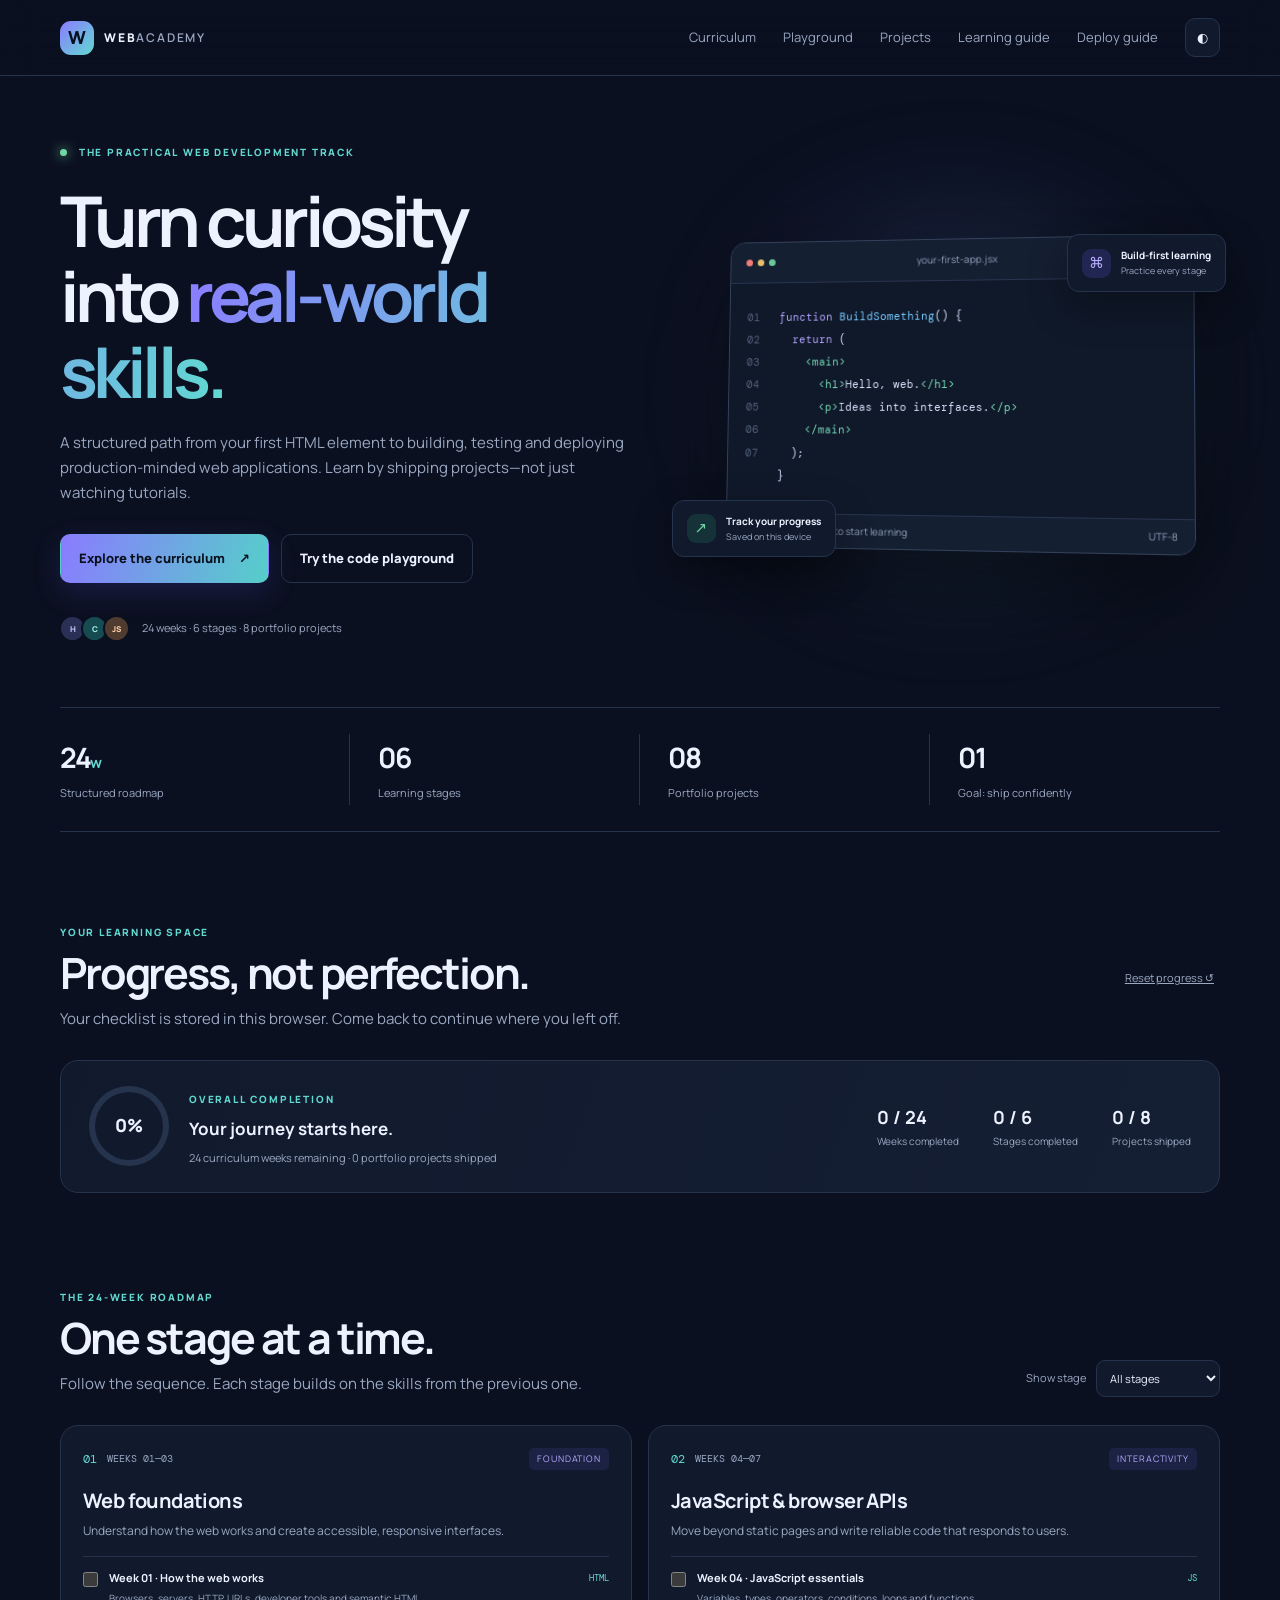
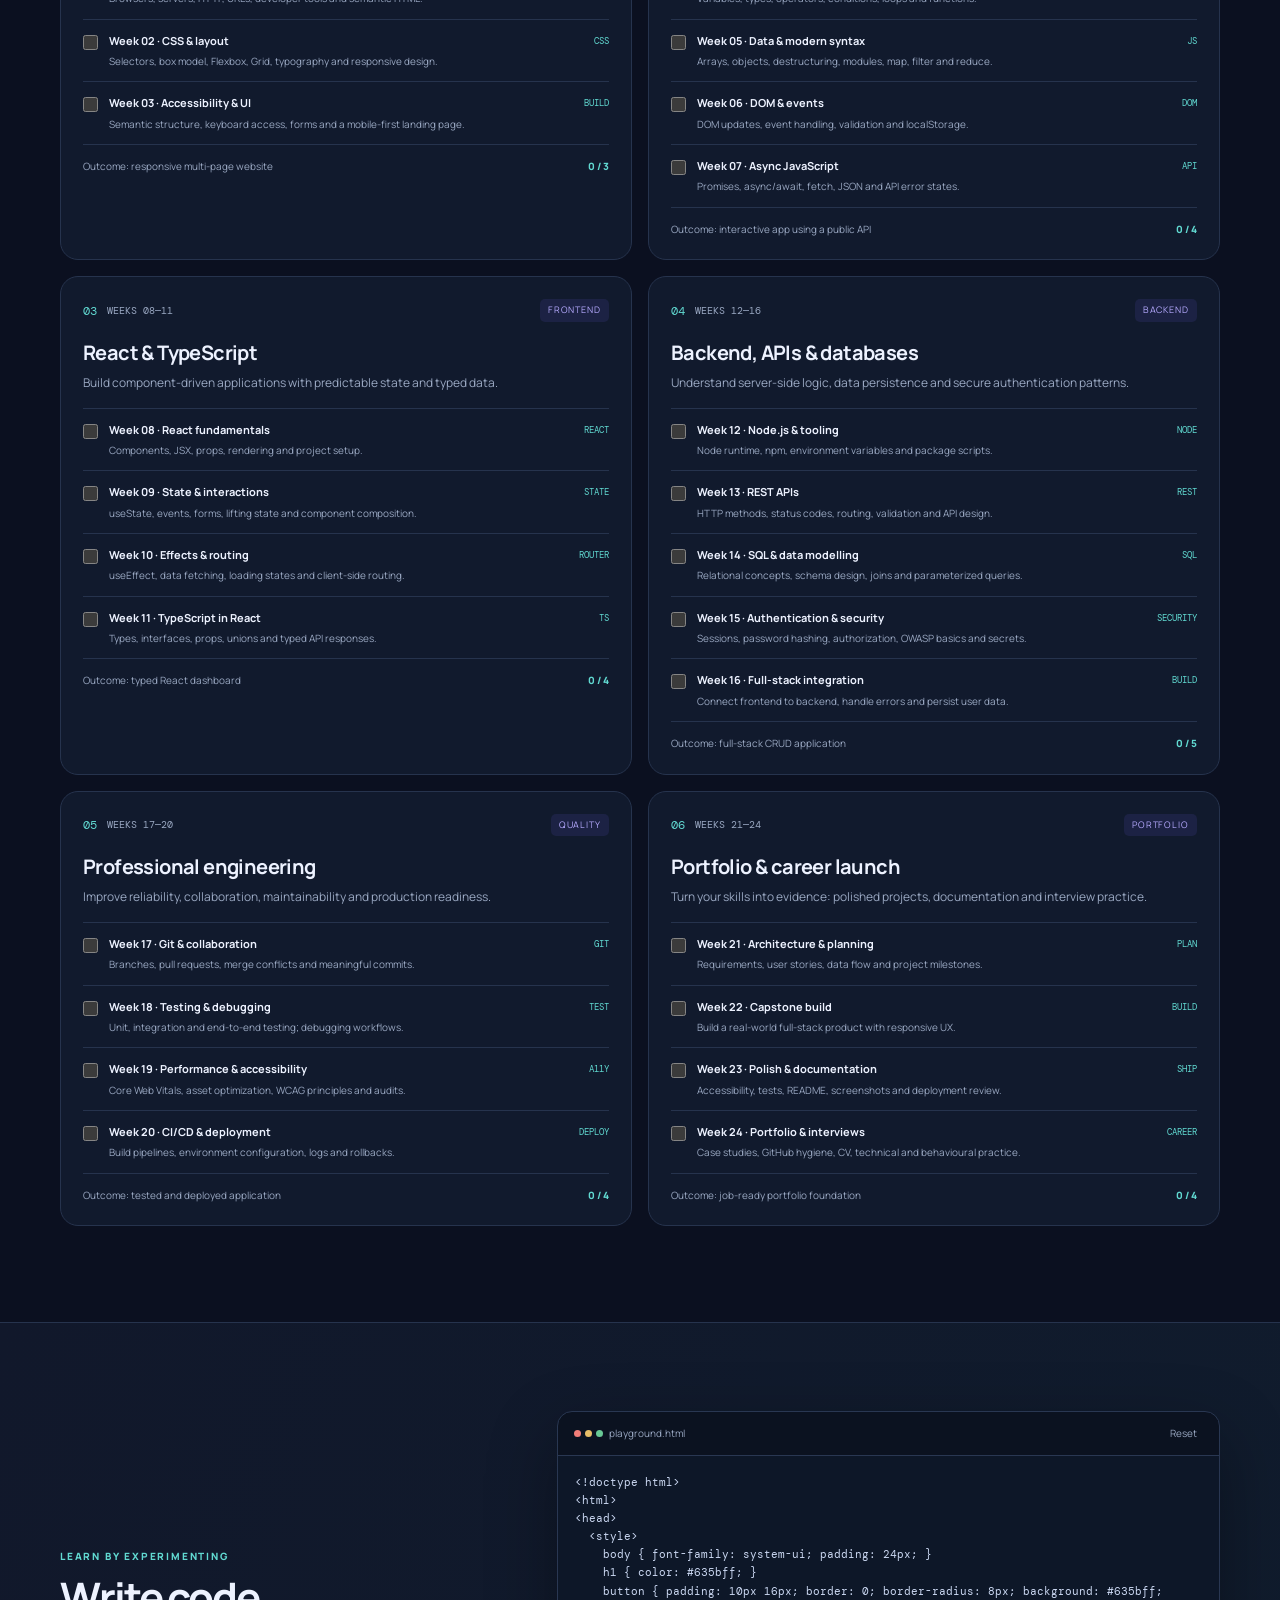
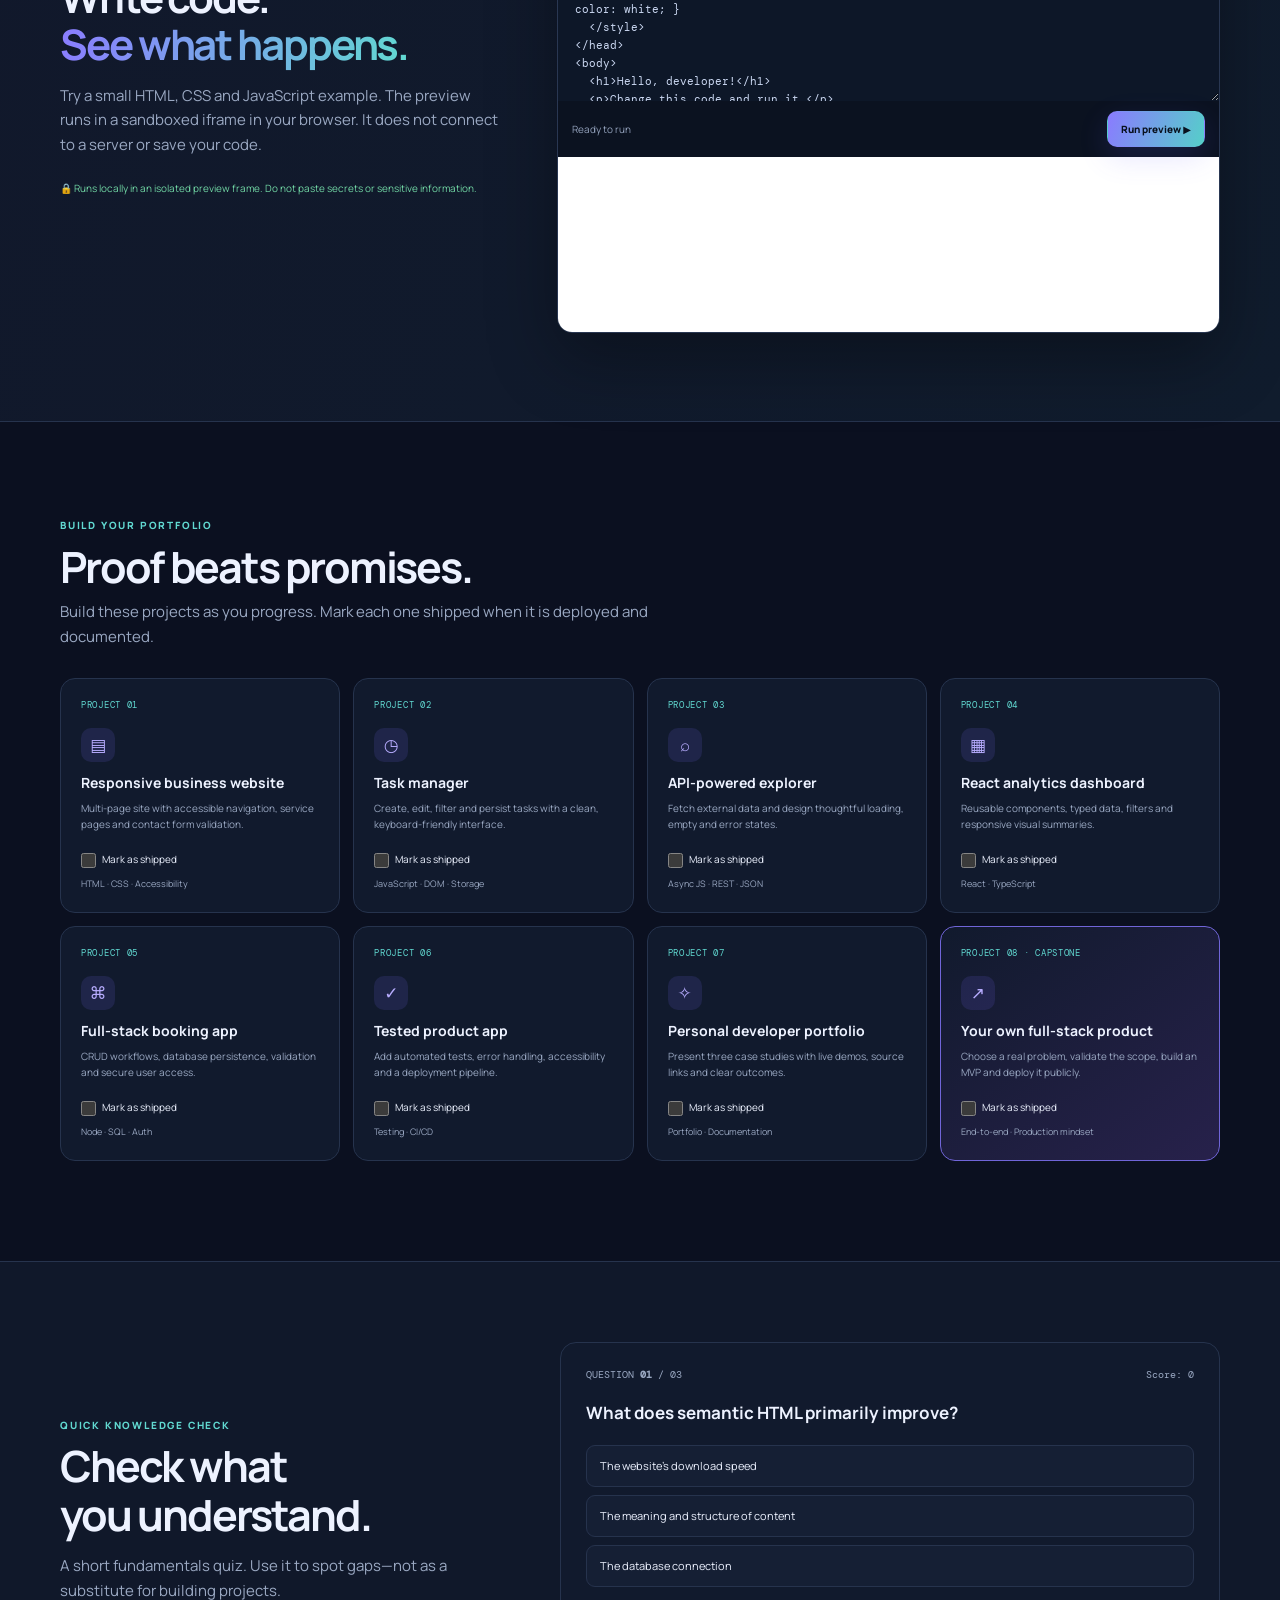
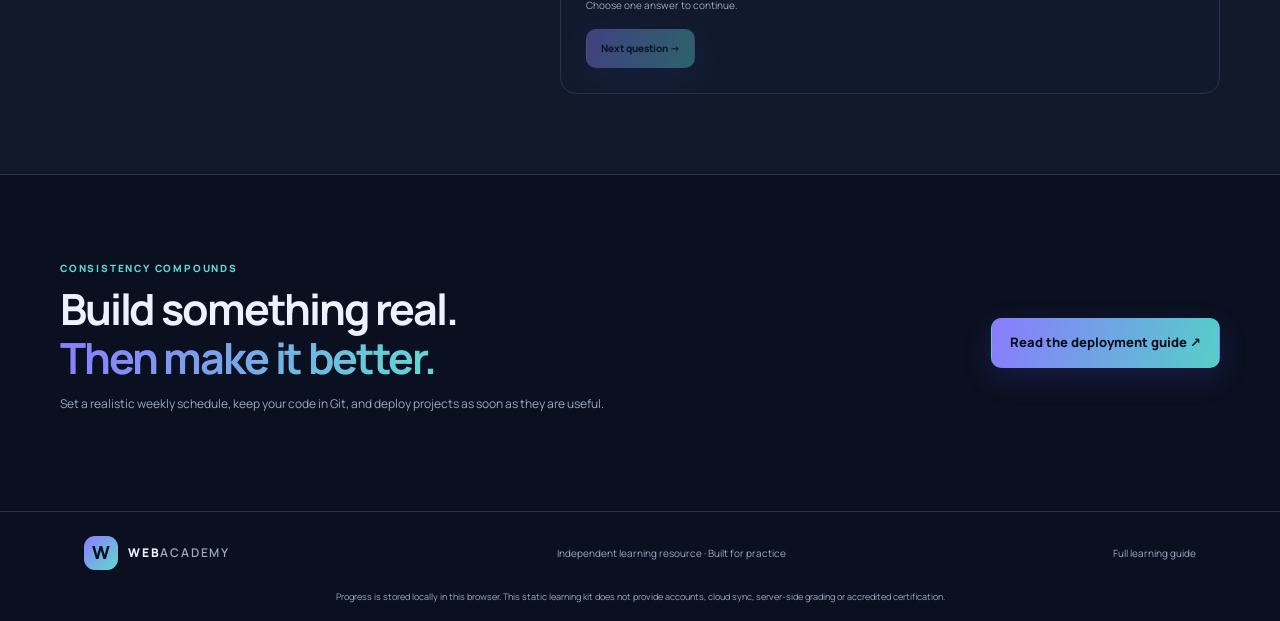
==== academy.html @ bd7dfe75 "Web Academy upgrade: 24-week curriculum dashboard, tracker, quiz and code preview" ====
<!doctype html>
<html lang="en">
<head>
  <meta charset="utf-8">
  <meta name="viewport" content="width=device-width, initial-scale=1">
  <meta name="description" content="A structured 24-week web development academy: learn HTML, CSS, JavaScript, React, backend engineering, testing and deployment through practical projects.">
  <meta name="theme-color" content="#0b1020">
  <title>Web Academy — Learn. Build. Ship.</title>
  <link rel="preconnect" href="https://fonts.googleapis.com">
  <link rel="preconnect" href="https://fonts.gstatic.com" crossorigin>
  <link href="https://fonts.googleapis.com/css2?family=DM+Mono:wght@400;500&family=Manrope:wght@400;500;600;700;800&display=swap" rel="stylesheet">
  <link rel="stylesheet" href="css/academy.css">
  <script src="js/academy.js" defer></script>
</head>
<body>
  <a class="skip-link" href="#main">Skip to content</a>
  <header class="topbar">
    <a class="brand" href="index.html" aria-label="Web Academy home"><span class="brand-mark">W</span><span>WEB<span class="brand-muted">ACADEMY</span></span></a>
    <button class="nav-toggle" id="navToggle" aria-expanded="false" aria-controls="navMenu" aria-label="Toggle navigation"><span></span><span></span><span></span></button>
    <nav id="navMenu" class="nav-menu" aria-label="Main navigation">
      <a href="#curriculum">Curriculum</a><a href="#playground">Playground</a><a href="#projects">Projects</a>
      <a href="course-guide.html">Learning guide</a><a href="deploy-guide.html">Deploy guide</a>
      <button id="themeToggle" class="theme-toggle" type="button" aria-label="Toggle colour theme">◐</button>
    </nav>
  </header>

  <main id="main">
    <section class="hero shell">
      <div class="hero-copy">
        <div class="eyebrow"><span class="pulse"></span> THE PRACTICAL WEB DEVELOPMENT TRACK</div>
        <h1>Turn curiosity<br>into <span class="gradient-text">real-world skills.</span></h1>
        <p class="hero-lead">A structured path from your first HTML element to building, testing and deploying production-minded web applications. Learn by shipping projects—not just watching tutorials.</p>
        <div class="hero-actions"><a class="btn btn-primary" href="#curriculum">Explore the curriculum <span>↗</span></a><a class="btn btn-quiet" href="#playground">Try the code playground</a></div>
        <div class="hero-proof"><div class="avatar-stack"><i>H</i><i>C</i><i>JS</i></div><span>24 weeks · 6 stages · 8 portfolio projects</span></div>
      </div>
      <div class="hero-visual" aria-label="Illustration of a code editor">
        <div class="visual-glow"></div>
        <div class="editor-window">
          <div class="editor-top"><div class="traffic"><b></b><b></b><b></b></div><span>your-first-app.jsx</span><span class="editor-live">● LIVE</span></div>
          <div class="editor-body"><div class="line-numbers">01<br>02<br>03<br>04<br>05<br>06<br>07</div><pre><span class="code-purple">function</span> <span class="code-blue">BuildSomething</span>() {
  <span class="code-purple">return</span> (
    <span class="code-green">&lt;main&gt;</span>
      <span class="code-green">&lt;h1&gt;</span>Hello, web.<span class="code-green">&lt;/h1&gt;</span>
      <span class="code-green">&lt;p&gt;</span>Ideas into interfaces.<span class="code-green">&lt;/p&gt;</span>
    <span class="code-green">&lt;/main&gt;</span>
  );
}</pre></div>
          <div class="editor-bottom"><span>✓ No setup required to start learning</span><span>UTF-8</span></div>
        </div>
        <div class="float-card float-one"><span class="float-icon">⌘</span><div><b>Build-first learning</b><small>Practice every stage</small></div></div>
        <div class="float-card float-two"><span class="float-icon green">↗</span><div><b>Track your progress</b><small>Saved on this device</small></div></div>
      </div>
    </section>

    <section class="metrics shell" aria-label="Course overview">
      <div><strong>24<span>w</span></strong><small>Structured roadmap</small></div><div><strong>06</strong><small>Learning stages</small></div><div><strong>08</strong><small>Portfolio projects</small></div><div><strong>01</strong><small>Goal: ship confidently</small></div>
    </section>

    <section class="dashboard shell" id="dashboard">
      <div class="section-heading compact"><div><div class="eyebrow">YOUR LEARNING SPACE</div><h2>Progress, not perfection.</h2><p>Your checklist is stored in this browser. Come back to continue where you left off.</p></div><button class="text-button" id="resetProgress" type="button">Reset progress ↺</button></div>
      <div class="progress-card">
        <div class="progress-main"><div class="progress-ring" id="progressRing" role="img" aria-label="0 percent complete"><span id="progressPercent">0%</span></div><div><span class="overline">OVERALL COMPLETION</span><h3 id="progressTitle">Your journey starts here.</h3><p id="progressCaption">Complete a week to build momentum. Every step counts.</p></div></div>
        <div class="progress-stats"><div><b id="weeksDone">0 / 24</b><span>Weeks completed</span></div><div><b id="stagesDone">0 / 6</b><span>Stages completed</span></div><div><b id="projectsDone">0 / 8</b><span>Projects shipped</span></div></div>
      </div>
    </section>

    <section class="curriculum-section shell" id="curriculum">
      <div class="section-heading"><div><div class="eyebrow">THE 24-WEEK ROADMAP</div><h2>One stage at a time.</h2><p>Follow the sequence. Each stage builds on the skills from the previous one.</p></div><div class="filter-wrap"><label for="stageFilter">Show stage</label><select id="stageFilter"><option value="all">All stages</option><option value="1">01 · Foundations</option><option value="2">02 · JavaScript</option><option value="3">03 · React</option><option value="4">04 · Backend</option><option value="5">05 · Engineering</option><option value="6">06 · Career</option></select></div></div>
      <div id="stageList" class="stage-list">
        <article class="stage-card" data-stage="1"><div class="stage-top"><span class="stage-number">01</span><span class="stage-duration">WEEKS 01—03</span><span class="stage-status">FOUNDATION</span></div><h3>Web foundations</h3><p>Understand how the web works and create accessible, responsive interfaces.</p><div class="week-list">
          <label class="week-item"><input type="checkbox" data-week="1"><span><b>Week 01 · How the web works</b><small>Browsers, servers, HTTP, URLs, developer tools and semantic HTML.</small></span><em>HTML</em></label>
          <label class="week-item"><input type="checkbox" data-week="2"><span><b>Week 02 · CSS & layout</b><small>Selectors, box model, Flexbox, Grid, typography and responsive design.</small></span><em>CSS</em></label>
          <label class="week-item"><input type="checkbox" data-week="3"><span><b>Week 03 · Accessibility & UI</b><small>Semantic structure, keyboard access, forms and a mobile-first landing page.</small></span><em>BUILD</em></label>
        </div><div class="stage-foot"><span>Outcome: responsive multi-page website</span><span class="stage-progress" data-stage-progress="1">0 / 3</span></div></article>
        <article class="stage-card" data-stage="2"><div class="stage-top"><span class="stage-number">02</span><span class="stage-duration">WEEKS 04—07</span><span class="stage-status">INTERACTIVITY</span></div><h3>JavaScript & browser APIs</h3><p>Move beyond static pages and write reliable code that responds to users.</p><div class="week-list">
          <label class="week-item"><input type="checkbox" data-week="4"><span><b>Week 04 · JavaScript essentials</b><small>Variables, types, operators, conditions, loops and functions.</small></span><em>JS</em></label>
          <label class="week-item"><input type="checkbox" data-week="5"><span><b>Week 05 · Data & modern syntax</b><small>Arrays, objects, destructuring, modules, map, filter and reduce.</small></span><em>JS</em></label>
          <label class="week-item"><input type="checkbox" data-week="6"><span><b>Week 06 · DOM & events</b><small>DOM updates, event handling, validation and localStorage.</small></span><em>DOM</em></label>
          <label class="week-item"><input type="checkbox" data-week="7"><span><b>Week 07 · Async JavaScript</b><small>Promises, async/await, fetch, JSON and API error states.</small></span><em>API</em></label>
        </div><div class="stage-foot"><span>Outcome: interactive app using a public API</span><span class="stage-progress" data-stage-progress="2">0 / 4</span></div></article>
        <article class="stage-card" data-stage="3"><div class="stage-top"><span class="stage-number">03</span><span class="stage-duration">WEEKS 08—11</span><span class="stage-status">FRONTEND</span></div><h3>React & TypeScript</h3><p>Build component-driven applications with predictable state and typed data.</p><div class="week-list">
          <label class="week-item"><input type="checkbox" data-week="8"><span><b>Week 08 · React fundamentals</b><small>Components, JSX, props, rendering and project setup.</small></span><em>REACT</em></label>
          <label class="week-item"><input type="checkbox" data-week="9"><span><b>Week 09 · State & interactions</b><small>useState, events, forms, lifting state and component composition.</small></span><em>STATE</em></label>
          <label class="week-item"><input type="checkbox" data-week="10"><span><b>Week 10 · Effects & routing</b><small>useEffect, data fetching, loading states and client-side routing.</small></span><em>ROUTER</em></label>
          <label class="week-item"><input type="checkbox" data-week="11"><span><b>Week 11 · TypeScript in React</b><small>Types, interfaces, props, unions and typed API responses.</small></span><em>TS</em></label>
        </div><div class="stage-foot"><span>Outcome: typed React dashboard</span><span class="stage-progress" data-stage-progress="3">0 / 4</span></div></article>
        <article class="stage-card" data-stage="4"><div class="stage-top"><span class="stage-number">04</span><span class="stage-duration">WEEKS 12—16</span><span class="stage-status">BACKEND</span></div><h3>Backend, APIs & databases</h3><p>Understand server-side logic, data persistence and secure authentication patterns.</p><div class="week-list">
          <label class="week-item"><input type="checkbox" data-week="12"><span><b>Week 12 · Node.js & tooling</b><small>Node runtime, npm, environment variables and package scripts.</small></span><em>NODE</em></label>
          <label class="week-item"><input type="checkbox" data-week="13"><span><b>Week 13 · REST APIs</b><small>HTTP methods, status codes, routing, validation and API design.</small></span><em>REST</em></label>
          <label class="week-item"><input type="checkbox" data-week="14"><span><b>Week 14 · SQL & data modelling</b><small>Relational concepts, schema design, joins and parameterized queries.</small></span><em>SQL</em></label>
          <label class="week-item"><input type="checkbox" data-week="15"><span><b>Week 15 · Authentication & security</b><small>Sessions, password hashing, authorization, OWASP basics and secrets.</small></span><em>SECURITY</em></label>
          <label class="week-item"><input type="checkbox" data-week="16"><span><b>Week 16 · Full-stack integration</b><small>Connect frontend to backend, handle errors and persist user data.</small></span><em>BUILD</em></label>
        </div><div class="stage-foot"><span>Outcome: full-stack CRUD application</span><span class="stage-progress" data-stage-progress="4">0 / 5</span></div></article>
        <article class="stage-card" data-stage="5"><div class="stage-top"><span class="stage-number">05</span><span class="stage-duration">WEEKS 17—20</span><span class="stage-status">QUALITY</span></div><h3>Professional engineering</h3><p>Improve reliability, collaboration, maintainability and production readiness.</p><div class="week-list">
          <label class="week-item"><input type="checkbox" data-week="17"><span><b>Week 17 · Git & collaboration</b><small>Branches, pull requests, merge conflicts and meaningful commits.</small></span><em>GIT</em></label>
          <label class="week-item"><input type="checkbox" data-week="18"><span><b>Week 18 · Testing & debugging</b><small>Unit, integration and end-to-end testing; debugging workflows.</small></span><em>TEST</em></label>
          <label class="week-item"><input type="checkbox" data-week="19"><span><b>Week 19 · Performance & accessibility</b><small>Core Web Vitals, asset optimization, WCAG principles and audits.</small></span><em>A11Y</em></label>
          <label class="week-item"><input type="checkbox" data-week="20"><span><b>Week 20 · CI/CD & deployment</b><small>Build pipelines, environment configuration, logs and rollbacks.</small></span><em>DEPLOY</em></label>
        </div><div class="stage-foot"><span>Outcome: tested and deployed application</span><span class="stage-progress" data-stage-progress="5">0 / 4</span></div></article>
        <article class="stage-card" data-stage="6"><div class="stage-top"><span class="stage-number">06</span><span class="stage-duration">WEEKS 21—24</span><span class="stage-status">PORTFOLIO</span></div><h3>Portfolio & career launch</h3><p>Turn your skills into evidence: polished projects, documentation and interview practice.</p><div class="week-list">
          <label class="week-item"><input type="checkbox" data-week="21"><span><b>Week 21 · Architecture & planning</b><small>Requirements, user stories, data flow and project milestones.</small></span><em>PLAN</em></label>
          <label class="week-item"><input type="checkbox" data-week="22"><span><b>Week 22 · Capstone build</b><small>Build a real-world full-stack product with responsive UX.</small></span><em>BUILD</em></label>
          <label class="week-item"><input type="checkbox" data-week="23"><span><b>Week 23 · Polish & documentation</b><small>Accessibility, tests, README, screenshots and deployment review.</small></span><em>SHIP</em></label>
          <label class="week-item"><input type="checkbox" data-week="24"><span><b>Week 24 · Portfolio & interviews</b><small>Case studies, GitHub hygiene, CV, technical and behavioural practice.</small></span><em>CAREER</em></label>
        </div><div class="stage-foot"><span>Outcome: job-ready portfolio foundation</span><span class="stage-progress" data-stage-progress="6">0 / 4</span></div></article>
      </div>
    </section>

    <section class="playground-section" id="playground"><div class="shell playground-grid">
      <div><div class="eyebrow">LEARN BY EXPERIMENTING</div><h2>Write code.<br><span class="gradient-text">See what happens.</span></h2><p class="section-copy">Try a small HTML, CSS and JavaScript example. The preview runs in a sandboxed iframe in your browser. It does not connect to a server or save your code.</p><div class="safe-note">🔒 Runs locally in an isolated preview frame. Do not paste secrets or sensitive information.</div></div>
      <div class="playground-card"><div class="playground-head"><span><i></i><i></i><i></i> playground.html</span><button id="resetCode" type="button">Reset</button></div><label class="sr-only" for="codeInput">HTML code editor</label><textarea id="codeInput" spellcheck="false" aria-label="HTML code editor"><!doctype html>
<html>
<head>
  <style>
    body { font-family: system-ui; padding: 24px; }
    h1 { color: #635bff; }
    button { padding: 10px 16px; border: 0; border-radius: 8px; background: #635bff; color: white; }
  </style>
</head>
<body>
  <h1>Hello, developer!</h1>
  <p>Change this code and run it.</p>
  <button onclick="this.textContent='It works!'">Click me</button>
</body>
</html></textarea><div class="playground-actions"><span id="runStatus" aria-live="polite">Ready to run</span><button id="runCode" class="btn btn-primary" type="button">Run preview ▶</button></div><iframe id="codePreview" title="Code preview" sandbox="allow-scripts" srcdoc="<!doctype html><html><body style='font-family:system-ui;padding:24px;color:#172033'>Your preview will appear here.</body></html>"></iframe></div>
    </div></section>

    <section class="projects-section shell" id="projects"><div class="section-heading"><div><div class="eyebrow">BUILD YOUR PORTFOLIO</div><h2>Proof beats promises.</h2><p>Build these projects as you progress. Mark each one shipped when it is deployed and documented.</p></div></div>
      <div class="project-grid">
        <article class="project-card"><span class="project-index">PROJECT 01</span><div class="project-icon">▤</div><h3>Responsive business website</h3><p>Multi-page site with accessible navigation, service pages and contact form validation.</p><label><input type="checkbox" data-project="1"> Mark as shipped</label><small>HTML · CSS · Accessibility</small></article>
        <article class="project-card"><span class="project-index">PROJECT 02</span><div class="project-icon">◷</div><h3>Task manager</h3><p>Create, edit, filter and persist tasks with a clean, keyboard-friendly interface.</p><label><input type="checkbox" data-project="2"> Mark as shipped</label><small>JavaScript · DOM · Storage</small></article>
        <article class="project-card"><span class="project-index">PROJECT 03</span><div class="project-icon">⌕</div><h3>API-powered explorer</h3><p>Fetch external data and design thoughtful loading, empty and error states.</p><label><input type="checkbox" data-project="3"> Mark as shipped</label><small>Async JS · REST · JSON</small></article>
        <article class="project-card"><span class="project-index">PROJECT 04</span><div class="project-icon">▦</div><h3>React analytics dashboard</h3><p>Reusable components, typed data, filters and responsive visual summaries.</p><label><input type="checkbox" data-project="4"> Mark as shipped</label><small>React · TypeScript</small></article>
        <article class="project-card"><span class="project-index">PROJECT 05</span><div class="project-icon">⌘</div><h3>Full-stack booking app</h3><p>CRUD workflows, database persistence, validation and secure user access.</p><label><input type="checkbox" data-project="5"> Mark as shipped</label><small>Node · SQL · Auth</small></article>
        <article class="project-card"><span class="project-index">PROJECT 06</span><div class="project-icon">✓</div><h3>Tested product app</h3><p>Add automated tests, error handling, accessibility and a deployment pipeline.</p><label><input type="checkbox" data-project="6"> Mark as shipped</label><small>Testing · CI/CD</small></article>
        <article class="project-card"><span class="project-index">PROJECT 07</span><div class="project-icon">✧</div><h3>Personal developer portfolio</h3><p>Present three case studies with live demos, source links and clear outcomes.</p><label><input type="checkbox" data-project="7"> Mark as shipped</label><small>Portfolio · Documentation</small></article>
        <article class="project-card featured-project"><span class="project-index">PROJECT 08 · CAPSTONE</span><div class="project-icon">↗</div><h3>Your own full-stack product</h3><p>Choose a real problem, validate the scope, build an MVP and deploy it publicly.</p><label><input type="checkbox" data-project="8"> Mark as shipped</label><small>End-to-end · Production mindset</small></article>
      </div>
    </section>

    <section class="assessment-section"><div class="shell assessment-grid"><div><div class="eyebrow">QUICK KNOWLEDGE CHECK</div><h2>Check what<br>you understand.</h2><p class="section-copy">A short fundamentals quiz. Use it to spot gaps—not as a substitute for building projects.</p></div><div class="quiz-card" id="quizCard"><div class="quiz-meta"><span>QUESTION <b id="questionNumber">01</b> / 03</span><span id="quizScore">Score: 0</span></div><h3 id="questionText">What does semantic HTML primarily improve?</h3><div id="answerList" class="answer-list"><button data-answer="0" type="button">The website's download speed</button><button data-answer="1" type="button">The meaning and structure of content</button><button data-answer="2" type="button">The database connection</button></div><p id="quizFeedback" class="quiz-feedback" aria-live="polite">Choose one answer to continue.</p><button id="nextQuestion" class="btn btn-primary" type="button" disabled>Next question →</button></div></div></section>

    <section class="closing shell"><div><div class="eyebrow">CONSISTENCY COMPOUNDS</div><h2>Build something real.<br><span class="gradient-text">Then make it better.</span></h2><p>Set a realistic weekly schedule, keep your code in Git, and deploy projects as soon as they are useful.</p></div><a href="deploy-guide.html" class="btn btn-primary">Read the deployment guide ↗</a></section>
  </main>
  <footer class="footer"><div class="shell footer-inner"><a class="brand" href="index.html"><span class="brand-mark">W</span><span>WEB<span class="brand-muted">ACADEMY</span></span></a><span>Independent learning resource · Built for practice</span><a href="course-guide.html">Full learning guide</a></div><p class="footer-note">Progress is stored locally in this browser. This static learning kit does not provide accounts, cloud sync, server-side grading or accredited certification.</p></footer>
</body>
</html>
---- css/academy.css ----
/* Web Academy — responsive design system */
:root{color-scheme:dark;--bg:#0b1020;--panel:#111a2d;--panel2:#151f34;--line:#26334d;--text:#edf2ff;--muted:#9aa8c2;--purple:#8b7cff;--cyan:#61d9d1;--green:#71d6a4;--radius:18px;--shell:1160px}
*{box-sizing:border-box}html{scroll-behavior:smooth;scroll-padding-top:90px}body{margin:0;background:var(--bg);color:var(--text);font-family:Manrope,system-ui,sans-serif;font-size:15px;line-height:1.65;-webkit-font-smoothing:antialiased}body.light{color-scheme:light;--bg:#f5f7fc;--panel:#fff;--panel2:#eef2fa;--line:#dce3ef;--text:#17223a;--muted:#5e6b82}a{color:inherit;text-decoration:none}button,select,textarea{font:inherit}button{cursor:pointer}.shell{width:min(var(--shell),calc(100% - 48px));margin-inline:auto}.skip-link{position:absolute;left:-999px;top:10px;background:#fff;color:#111;padding:10px;z-index:100}.skip-link:focus{left:10px}.topbar{height:76px;position:sticky;top:0;z-index:50;display:flex;align-items:center;justify-content:space-between;padding:0 max(24px,calc((100vw - var(--shell))/2));background:color-mix(in srgb,var(--bg) 88%,transparent);backdrop-filter:blur(18px);border-bottom:1px solid var(--line)}.brand{display:flex;align-items:center;gap:10px;font-size:12px;font-weight:800;letter-spacing:.15em}.brand-mark{display:grid;place-items:center;width:34px;height:34px;border-radius:11px;background:linear-gradient(135deg,var(--purple),var(--cyan));color:#07101d;font-size:18px;letter-spacing:0}.brand-muted{color:var(--muted);font-weight:600}.nav-menu{display:flex;align-items:center;gap:27px;font-size:13px;color:var(--muted)}.nav-menu a:hover,.footer a:hover{color:var(--cyan)}.theme-toggle,.nav-toggle{border:1px solid var(--line);background:var(--panel);color:var(--text);border-radius:10px;padding:8px 11px}.nav-toggle{display:none}.hero{min-height:560px;display:grid;grid-template-columns:1.04fr .96fr;align-items:center;gap:55px;padding-top:68px;padding-bottom:65px}.eyebrow,.overline{font-size:10px;font-weight:800;letter-spacing:.18em;color:var(--cyan)}.pulse{display:inline-block;width:7px;height:7px;border-radius:50%;background:var(--green);box-shadow:0 0 12px var(--green);margin-right:8px}.hero h1{font-size:clamp(42px,5.5vw,70px);letter-spacing:-.065em;line-height:1.08;margin:22px 0}.gradient-text{background:linear-gradient(100deg,var(--purple),var(--cyan));-webkit-background-clip:text;background-clip:text;color:transparent}.hero-lead,.section-heading p,.section-copy,.closing p{color:var(--muted);max-width:590px;font-size:15px}.hero-actions{display:flex;gap:12px;flex-wrap:wrap;margin-top:28px}.btn{display:inline-flex;align-items:center;justify-content:center;gap:14px;border-radius:10px;padding:13px 18px;font-size:13px;font-weight:800;border:1px solid transparent}.btn-primary{background:linear-gradient(110deg,#8a7bff,#55cfc9);color:#09111e;box-shadow:0 10px 30px #635bff2a}.btn-primary:hover{filter:brightness(1.08);transform:translateY(-1px)}.btn-quiet{border-color:var(--line);color:var(--text)}.hero-proof{display:flex;align-items:center;gap:12px;color:var(--muted);font-size:11px;margin-top:32px}.avatar-stack{display:flex;padding-left:4px}.avatar-stack i{font-style:normal;display:grid;place-items:center;width:27px;height:27px;margin-left:-5px;border:2px solid var(--bg);border-radius:50%;background:#292f55;color:#c6c5ff;font-size:8px;font-weight:800}.avatar-stack i:nth-child(2){background:#164c51;color:#9bf1e5}.avatar-stack i:nth-child(3){background:#503b30;color:#ffd0a6}.hero-visual{position:relative;min-height:365px;display:grid;place-items:center}.visual-glow{position:absolute;width:340px;height:300px;background:linear-gradient(130deg,#7566ff44,#42c8c044);filter:blur(70px);border-radius:50%}.editor-window{position:relative;width:min(100%,470px);background:#10192a;border:1px solid #34415c;border-radius:16px;box-shadow:0 30px 90px #0008;overflow:hidden;transform:perspective(1000px) rotateY(-7deg) rotateX(3deg)}.editor-top,.editor-bottom{height:42px;display:flex;align-items:center;justify-content:space-between;padding:0 16px;background:#151f32;color:#91a0bc;font-size:10px;border-bottom:1px solid #283550}.traffic{display:flex;gap:5px}.traffic b,.playground-head i{width:7px;height:7px;border-radius:50%;background:#f27d78}.traffic b:nth-child(2),.playground-head i:nth-child(2){background:#e7bd67}.traffic b:nth-child(3),.playground-head i:nth-child(3){background:#68c995}.editor-live{color:#70d8a5}.editor-body{display:flex;gap:20px;padding:24px 18px 26px;min-height:205px}.line-numbers{color:#53617b;font:11px/2.1 'DM Mono',monospace;text-align:right}.editor-body pre{margin:0;color:#dce6ff;font:11px/2.1 'DM Mono',monospace;white-space:pre-wrap}.code-purple{color:#b4a5ff}.code-blue{color:#77caff}.code-green{color:#76d9b5}.editor-bottom{border:0;border-top:1px solid #283550;height:34px}.float-card{position:absolute;display:flex;align-items:center;gap:10px;padding:12px 14px;background:var(--panel);border:1px solid var(--line);border-radius:12px;box-shadow:0 15px 40px #0005}.float-one{top:24px;right:-6px}.float-two{bottom:18px;left:-18px}.float-card b,.float-card small{display:block}.float-card b{font-size:10px}.float-card small{font-size:9px;color:var(--muted)}.float-icon{display:grid;place-items:center;width:29px;height:29px;border-radius:9px;background:#685cff2c;color:#b8afff}.float-icon.green{background:#2b9a7230;color:var(--green)}.metrics{display:grid;grid-template-columns:repeat(4,1fr);padding:26px 0;border-block:1px solid var(--line)}.metrics>div{padding:0 28px;border-right:1px solid var(--line)}.metrics>div:first-child{padding-left:0}.metrics>div:last-child{border:0}.metrics strong{display:block;font-size:28px;letter-spacing:-.05em}.metrics strong span{font-size:15px;color:var(--cyan)}.metrics small{font-size:11px;color:var(--muted)}.dashboard{padding-top:92px}.section-heading{display:flex;align-items:end;justify-content:space-between;gap:25px;margin-bottom:28px}.section-heading h2,.playground-grid h2,.assessment-grid h2,.closing h2{font-size:clamp(30px,3.8vw,43px);line-height:1.13;letter-spacing:-.05em;margin:9px 0}.section-heading p{margin:0}.compact{align-items:center}.text-button{border:0;background:none;color:var(--muted);font-size:11px;text-decoration:underline}.progress-card{display:flex;align-items:center;justify-content:space-between;gap:25px;padding:25px 28px;background:linear-gradient(110deg,var(--panel),var(--panel2));border:1px solid var(--line);border-radius:var(--radius)}.progress-main{display:flex;align-items:center;gap:20px}.progress-ring{width:80px;height:80px;border-radius:50%;display:grid;place-items:center;background:conic-gradient(var(--cyan) 0%,#27334b 0);position:relative}.progress-ring:before{content:"";position:absolute;inset:6px;border-radius:50%;background:var(--panel)}.progress-ring span{z-index:1;font-size:18px;font-weight:800}.progress-main h3{margin:5px 0;font-size:17px}.progress-main p{margin:0;color:var(--muted);font-size:11px}.progress-stats{display:flex;gap:34px}.progress-stats b,.progress-stats span{display:block}.progress-stats b{font-size:18px}.progress-stats span{font-size:10px;color:var(--muted)}.curriculum-section{padding-top:96px;padding-bottom:96px}.filter-wrap{display:flex;align-items:center;gap:10px;color:var(--muted);font-size:11px}.filter-wrap select{background:var(--panel);border:1px solid var(--line);color:var(--text);border-radius:9px;padding:9px}.stage-list{display:grid;grid-template-columns:repeat(2,1fr);gap:16px}.stage-card{background:var(--panel);border:1px solid var(--line);border-radius:var(--radius);padding:22px;transition:border-color .2s,transform .2s}.stage-card:hover{border-color:#756bce;transform:translateY(-2px)}.stage-card[hidden]{display:none}.stage-top{display:flex;align-items:center;gap:10px}.stage-number{font:12px 'DM Mono',monospace;color:var(--cyan)}.stage-duration{font:10px 'DM Mono',monospace;color:var(--muted)}.stage-status{margin-left:auto;font-size:9px;letter-spacing:.1em;color:#b6aaff;background:#7768ff1c;padding:4px 8px;border-radius:5px}.stage-card h3{font-size:20px;margin:14px 0 4px;letter-spacing:-.03em}.stage-card>p{font-size:12px;color:var(--muted);margin:0 0 15px}.week-list{border-top:1px solid var(--line)}.week-item{display:flex;align-items:flex-start;gap:11px;padding:12px 0;border-bottom:1px solid var(--line);cursor:pointer}.week-item input,.project-card input{accent-color:#8b7cff;width:15px;height:15px;margin:3px 0 0;flex:none}.week-item span{flex:1}.week-item b,.week-item small{display:block}.week-item b{font-size:11px}.week-item small{font-size:10px;color:var(--muted);margin-top:3px}.week-item em{font:9px 'DM Mono',monospace;color:var(--cyan);font-style:normal;padding-top:3px}.week-item input:checked+span b{text-decoration:line-through;color:var(--muted)}.stage-foot{display:flex;justify-content:space-between;gap:12px;padding-top:13px;color:var(--muted);font-size:10px}.stage-progress{color:var(--cyan);font-weight:800}.playground-section{background:linear-gradient(115deg,#11182b,#101c2d);border-block:1px solid var(--line);padding:88px 0}.playground-grid{display:grid;grid-template-columns:.8fr 1.2fr;align-items:center;gap:55px}.playground-grid h2{font-size:42px}.safe-note{font-size:10px;color:var(--green);margin-top:22px}.playground-card{background:#0b1220;border:1px solid #293752;border-radius:15px;overflow:hidden;box-shadow:0 25px 70px #0005}.playground-head{display:flex;align-items:center;justify-content:space-between;padding:12px 16px;border-bottom:1px solid #293752;color:#9aa8c2;font-size:10px}.playground-head i{display:inline-block;margin-right:4px}.playground-head button{background:none;border:0;color:#9aa8c2;font-size:10px}.playground-card textarea{display:block;width:100%;height:245px;resize:vertical;border:0;outline:none;background:#0d1728;color:#cbd8f2;padding:17px;font:11px/1.65 'DM Mono',monospace;tab-size:2}.playground-actions{display:flex;justify-content:space-between;align-items:center;padding:10px 14px;color:#93a1bb;font-size:10px}.playground-actions .btn{padding:9px 13px;font-size:10px}.playground-card iframe{width:100%;height:175px;background:white;border:0;display:block}.projects-section{padding-top:95px;padding-bottom:100px}.project-grid{display:grid;grid-template-columns:repeat(4,1fr);gap:13px}.project-card{position:relative;padding:20px;background:var(--panel);border:1px solid var(--line);border-radius:15px;min-height:235px;display:flex;flex-direction:column}.project-index{font:9px 'DM Mono',monospace;color:var(--cyan);letter-spacing:.08em}.project-icon{display:grid;place-items:center;width:34px;height:34px;background:#766aff22;color:#b8adff;border-radius:10px;font-size:17px;margin:17px 0 9px}.project-card h3{font-size:14px;margin:0 0 6px}.project-card p{font-size:10px;color:var(--muted);margin:0 0 12px}.project-card label{font-size:10px;margin-top:auto;display:flex;align-items:center;gap:6px}.project-card small{font-size:9px;color:var(--muted);margin-top:9px}.featured-project{border-color:#7065d8;background:linear-gradient(145deg,var(--panel),#27214b)}.assessment-section{padding:80px 0;background:#10182a;border-block:1px solid var(--line)}.assessment-grid{display:grid;grid-template-columns:.8fr 1.2fr;align-items:center;gap:60px}.quiz-card{background:var(--panel);border:1px solid var(--line);border-radius:16px;padding:25px}.quiz-meta{display:flex;justify-content:space-between;font:10px 'DM Mono',monospace;color:var(--muted)}.quiz-card h3{font-size:17px;margin:18px 0}.answer-list{display:grid;gap:8px}.answer-list button{text-align:left;padding:11px 13px;background:var(--panel2);border:1px solid var(--line);border-radius:9px;color:var(--text);font-size:11px}.answer-list button:hover:not(:disabled){border-color:var(--purple)}.answer-list button.correct{border-color:var(--green);background:#2d9b7022}.answer-list button.wrong{border-color:#e07b85;background:#e07b8520}.answer-list button:disabled{cursor:default;opacity:.85}.quiz-feedback{min-height:22px;font-size:10px;color:var(--muted)}.quiz-feedback.good{color:var(--green)}.quiz-feedback.bad{color:#f09aa2}.quiz-card>.btn{padding:10px 14px;font-size:10px}.quiz-card>.btn:disabled{opacity:.4;cursor:not-allowed}.closing{display:flex;justify-content:space-between;align-items:center;gap:25px;padding-top:85px;padding-bottom:85px}.closing p{font-size:12px}.footer{border-top:1px solid var(--line);padding:24px max(24px,calc((100vw - var(--shell))/2)) 16px}.footer-inner{display:flex;align-items:center;justify-content:space-between;gap:20px}.footer-inner>span,.footer-inner>a:last-child,.footer-note{font-size:10px;color:var(--muted)}.footer-note{text-align:center;margin:20px 0 0;font-size:9px}.sr-only{position:absolute;width:1px;height:1px;padding:0;margin:-1px;overflow:hidden;clip:rect(0,0,0,0);white-space:nowrap;border:0}
@media(max-width:900px){.hero{gap:25px}.hero-visual{min-height:310px}.float-one{right:-4px}.float-two{left:-4px}.progress-card{align-items:flex-start;flex-direction:column}.progress-stats{width:100%;justify-content:space-between;border-top:1px solid var(--line);padding-top:16px}.project-grid{grid-template-columns:repeat(2,1fr)}}
@media(max-width:680px){.shell{width:calc(100% - 36px)}.topbar{height:65px;padding:0 18px}.nav-toggle{display:grid;gap:4px;padding:9px}.nav-toggle span{width:17px;height:2px;background:var(--text);display:block}.nav-menu{display:none;position:absolute;top:64px;left:0;right:0;padding:18px;background:var(--bg);border-bottom:1px solid var(--line);flex-direction:column;align-items:stretch;gap:15px}.nav-menu.open{display:flex}.theme-toggle{align-self:flex-start}.hero{grid-template-columns:1fr;padding-top:62px;gap:15px}.hero h1{font-size:47px}.hero-visual{min-height:290px;margin:10px 0}.editor-window{width:94%}.float-card{transform:scale(.9)}.metrics{grid-template-columns:repeat(2,1fr);gap:18px 0}.metrics>div{padding:0 12px}.metrics>div:nth-child(2){border:0}.metrics>div:nth-child(3){padding-left:0}.dashboard{padding-top:65px}.section-heading{align-items:flex-start;flex-direction:column}.compact{flex-direction:row;align-items:center}.stage-list{grid-template-columns:1fr}.curriculum-section{padding:68px 0}.playground-section{padding:65px 0}.playground-grid,.assessment-grid{grid-template-columns:1fr;gap:28px}.playground-grid h2{font-size:36px}.project-grid{grid-template-columns:1fr 1fr}.project-card{padding:15px;min-height:250px}.assessment-section{padding:65px 0}.closing{align-items:flex-start;flex-direction:column;padding:65px 0}.footer-inner{flex-wrap:wrap}.footer-inner>span{order:3;width:100%}}
@media(max-width:390px){.project-grid{grid-template-columns:1fr}.progress-main{gap:13px}.progress-ring{width:65px;height:65px;flex:none}.progress-stats{gap:12px}.progress-stats b{font-size:15px}.filter-wrap{width:100%;justify-content:space-between}.filter-wrap select{flex:1;max-width:210px}}
@media(prefers-reduced-motion:reduce){*,*::before,*::after{scroll-behavior:auto!important;transition:none!important;animation:none!important}}
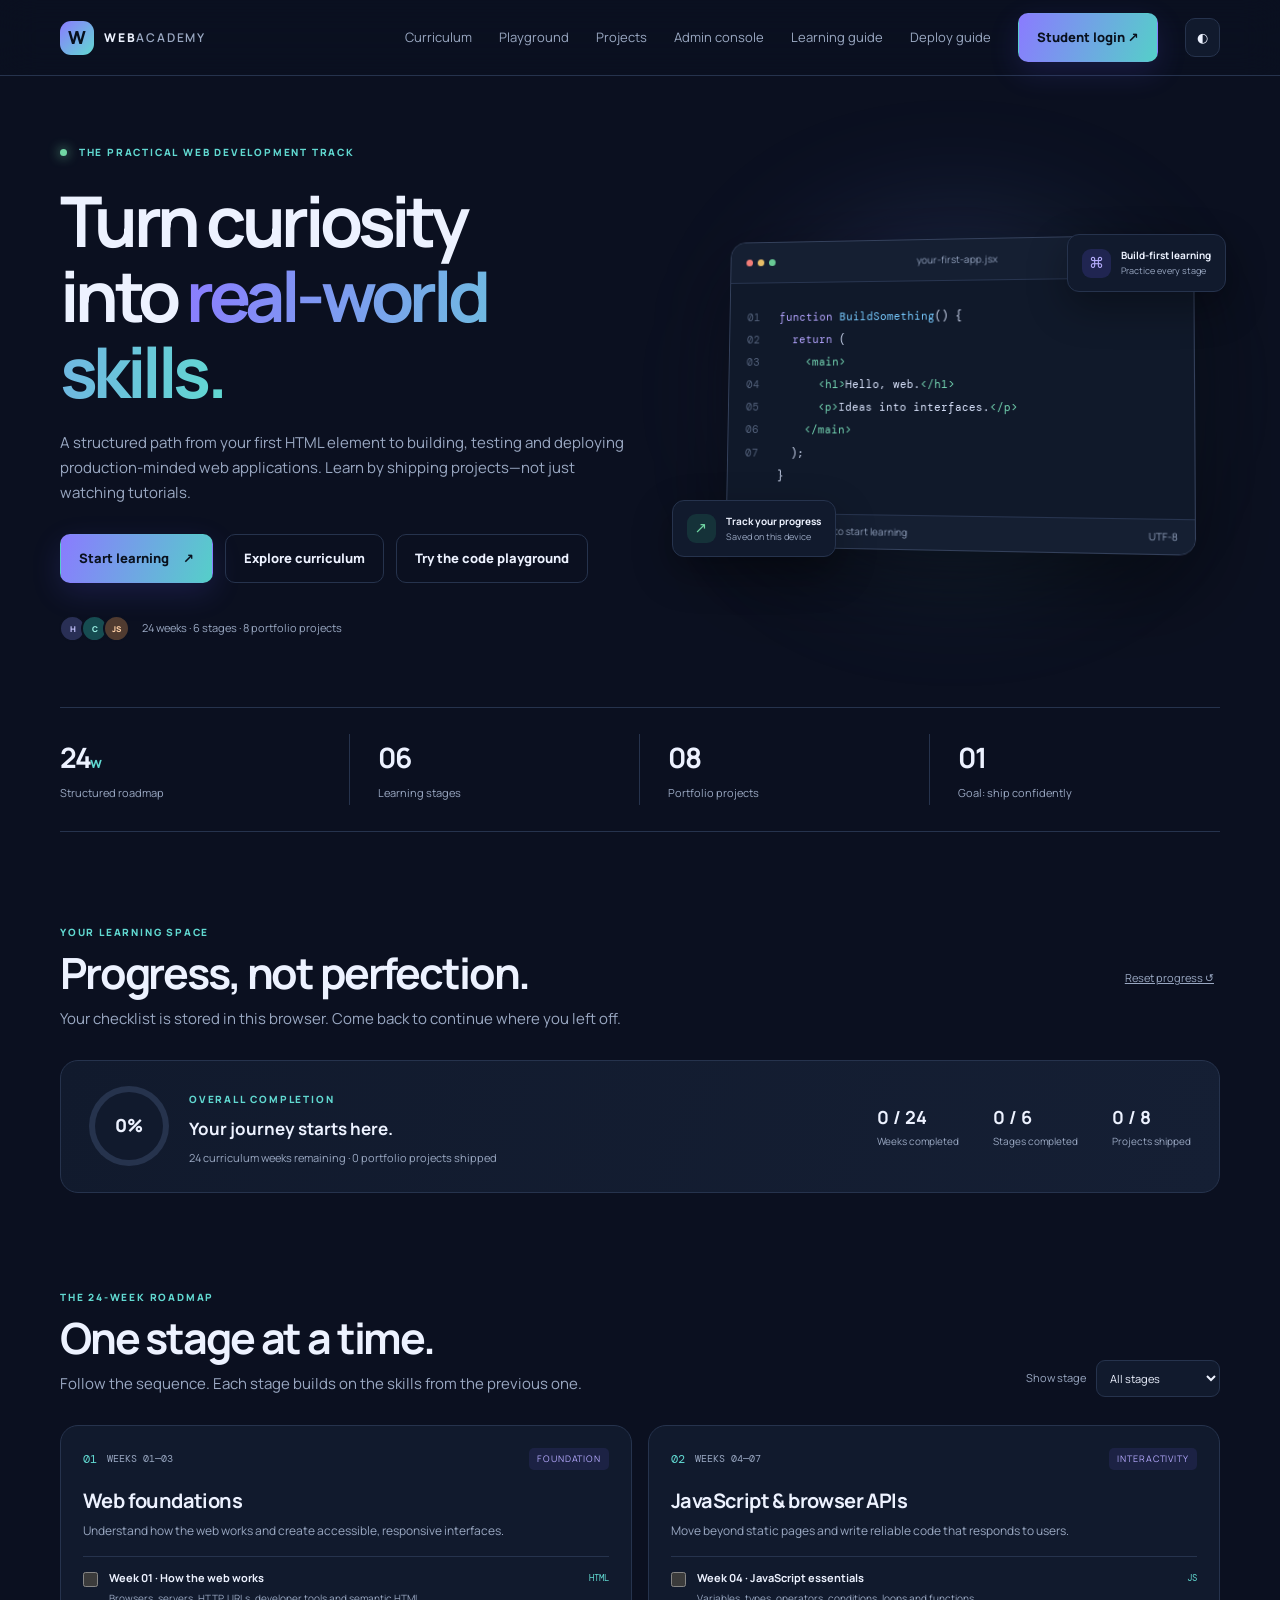
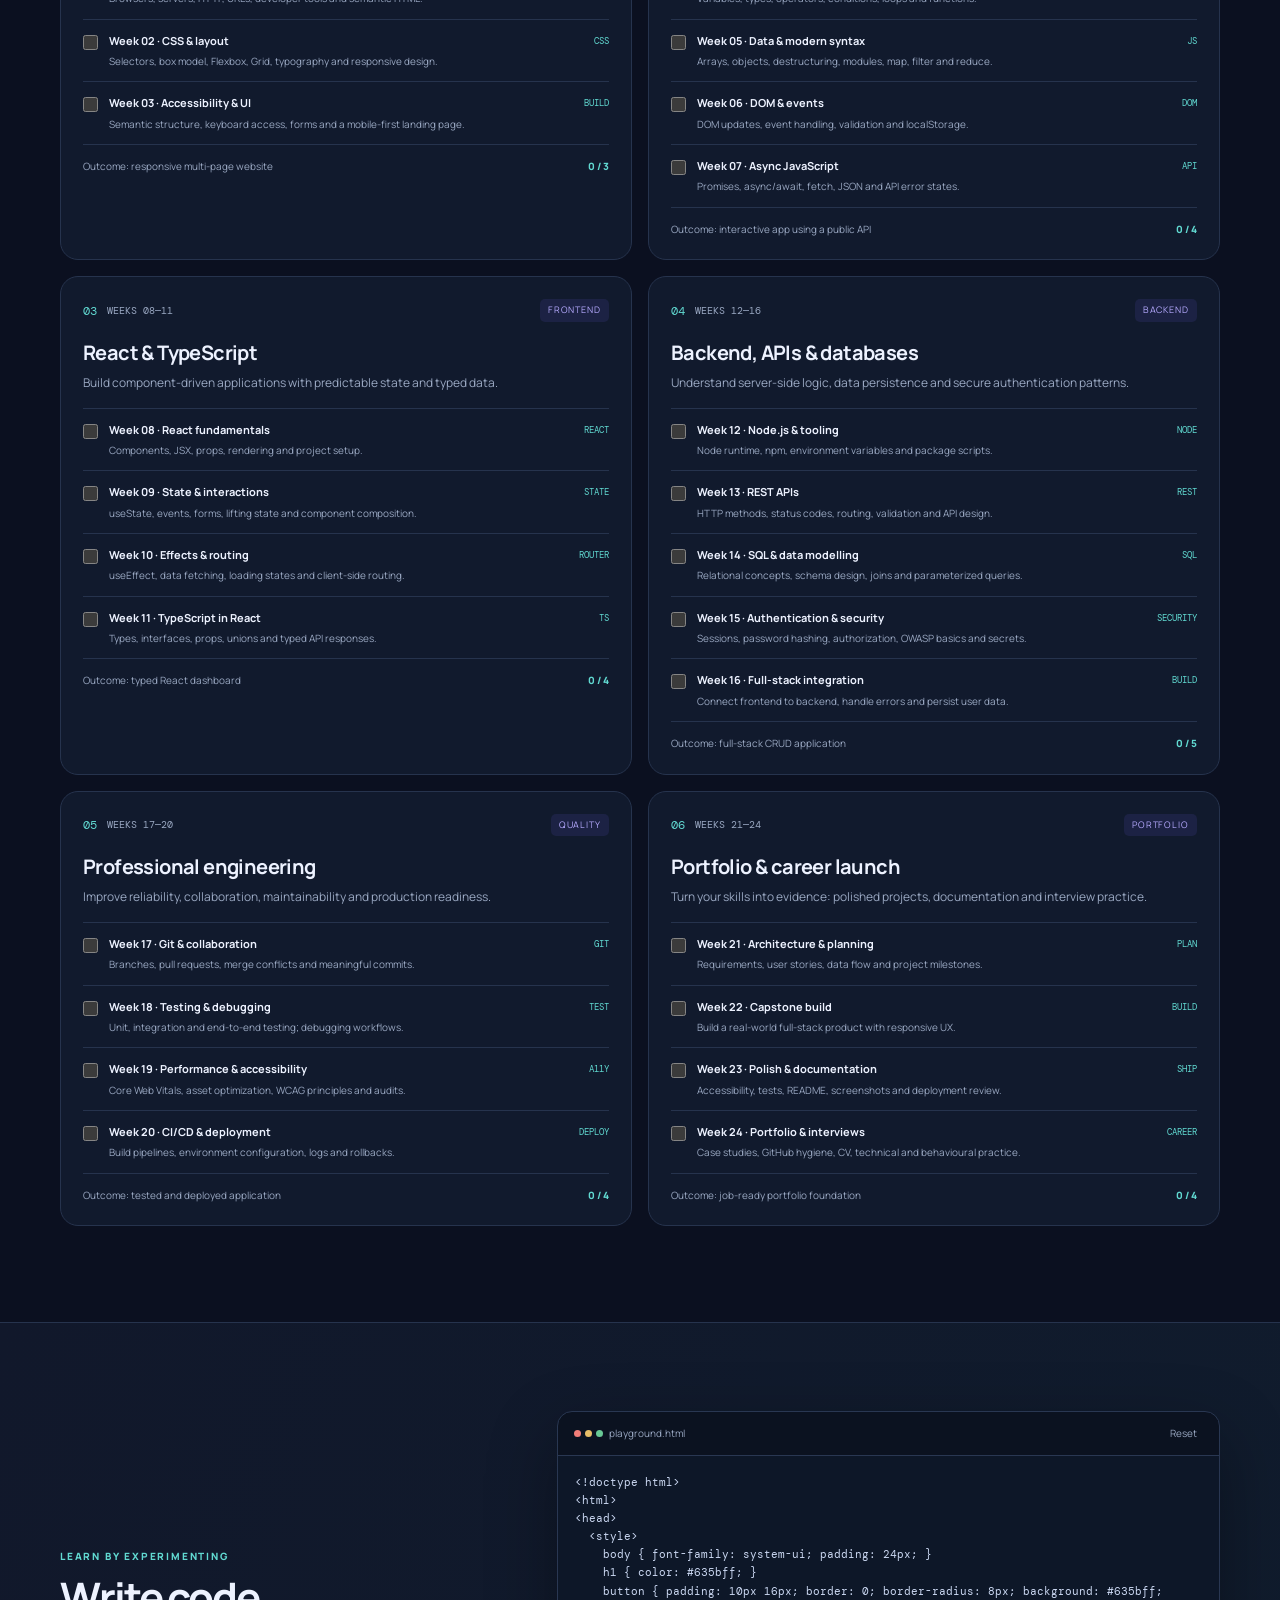
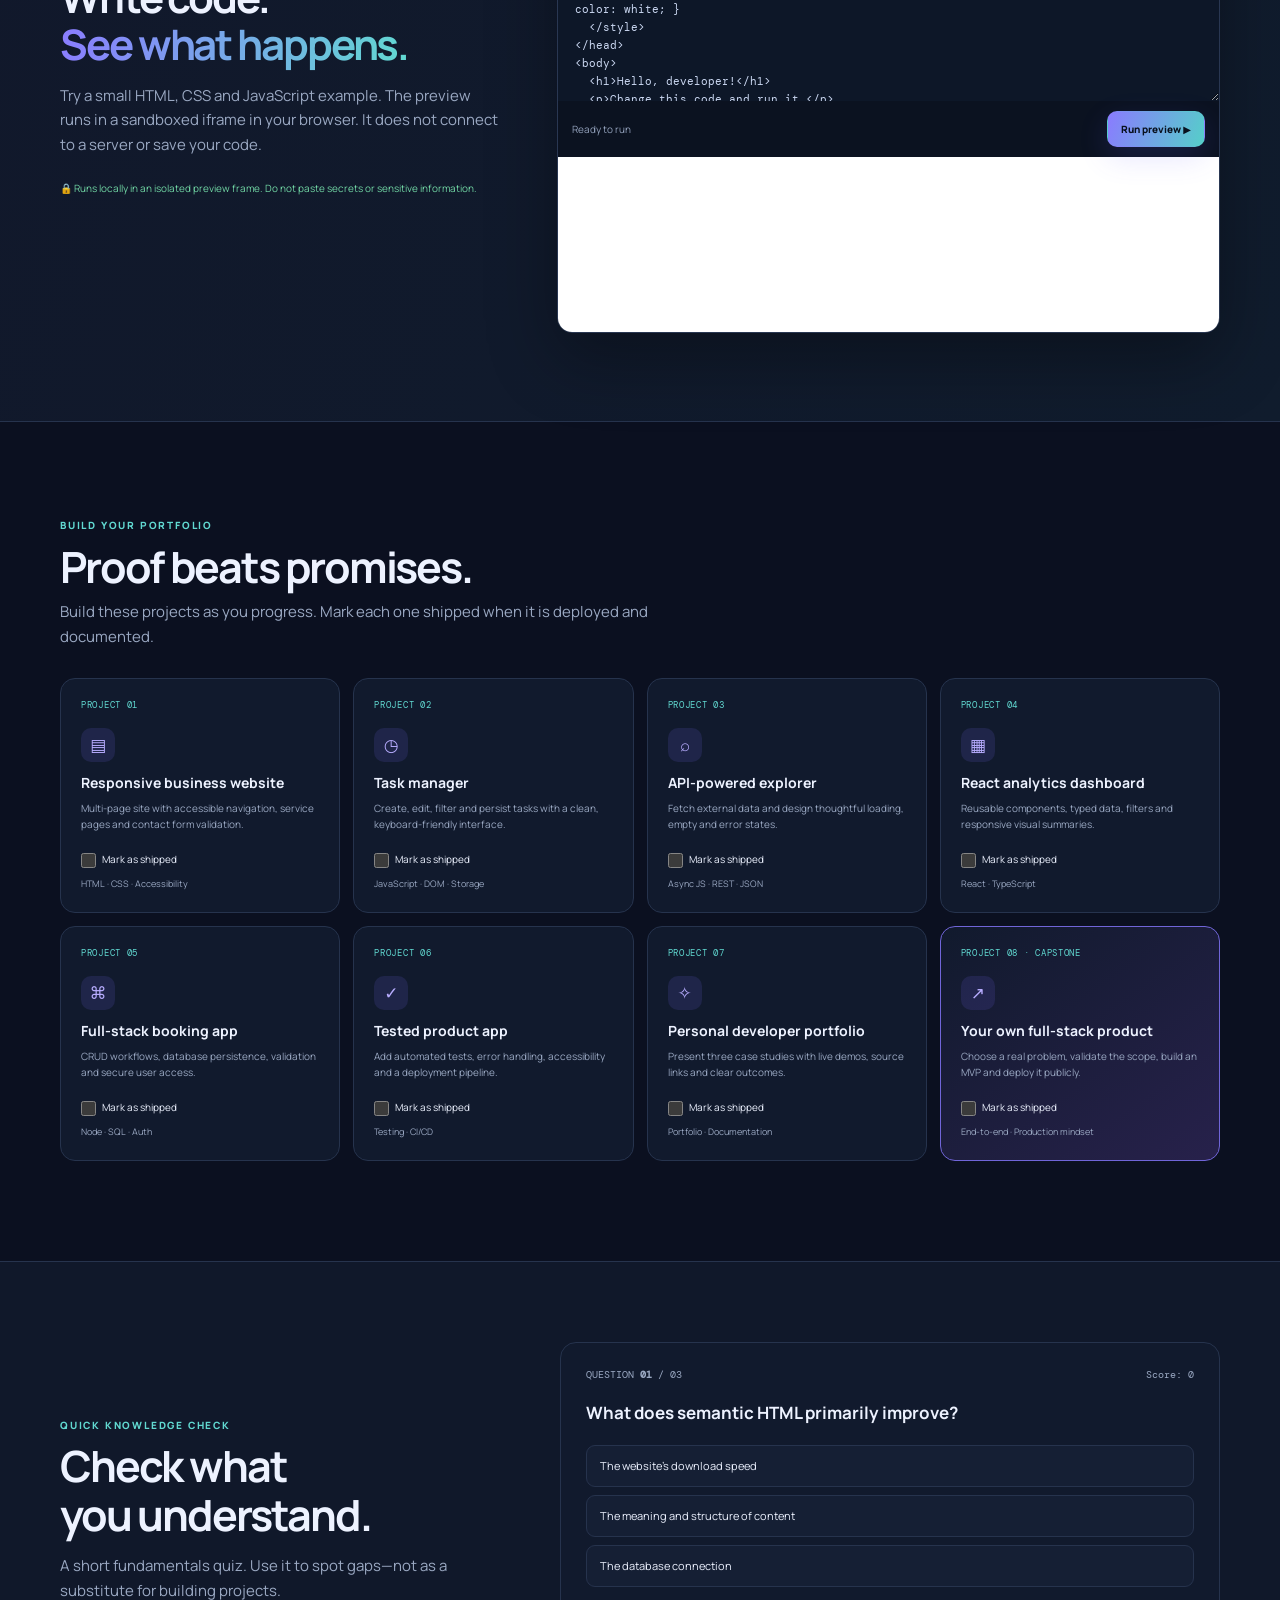
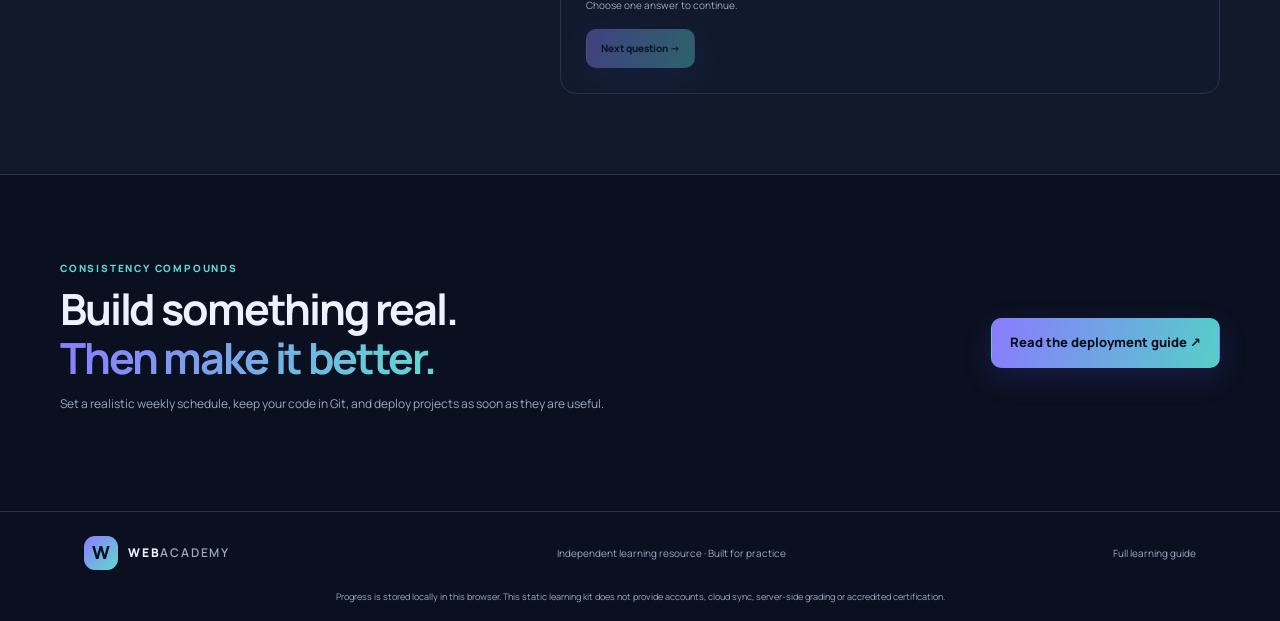
==== commit a55cd105: "Browser-only LMS: local accounts, admin console, student dashboard, 96 lessons" ====
--- a/academy.html
+++ b/academy.html
@@ -19,7 +19,7 @@
     <button class="nav-toggle" id="navToggle" aria-expanded="false" aria-controls="navMenu" aria-label="Toggle navigation"><span></span><span></span><span></span></button>
     <nav id="navMenu" class="nav-menu" aria-label="Main navigation">
       <a href="#curriculum">Curriculum</a><a href="#playground">Playground</a><a href="#projects">Projects</a>
-      <a href="course-guide.html">Learning guide</a><a href="deploy-guide.html">Deploy guide</a>
+      <a href="admin.html">Admin console</a><a href="course-guide.html">Learning guide</a><a href="deploy-guide.html">Deploy guide</a><a href="login.html" class="btn btn-primary">Student login ↗</a>
       <button id="themeToggle" class="theme-toggle" type="button" aria-label="Toggle colour theme">◐</button>
     </nav>
   </header>
@@ -30,7 +30,7 @@
         <div class="eyebrow"><span class="pulse"></span> THE PRACTICAL WEB DEVELOPMENT TRACK</div>
         <h1>Turn curiosity<br>into <span class="gradient-text">real-world skills.</span></h1>
         <p class="hero-lead">A structured path from your first HTML element to building, testing and deploying production-minded web applications. Learn by shipping projects—not just watching tutorials.</p>
-        <div class="hero-actions"><a class="btn btn-primary" href="#curriculum">Explore the curriculum <span>↗</span></a><a class="btn btn-quiet" href="#playground">Try the code playground</a></div>
+        <div class="hero-actions"><a class="btn btn-primary" href="login.html">Start learning <span>↗</span></a><a class="btn btn-quiet" href="#curriculum">Explore curriculum</a><a class="btn btn-quiet" href="#playground">Try the code playground</a></div>
         <div class="hero-proof"><div class="avatar-stack"><i>H</i><i>C</i><i>JS</i></div><span>24 weeks · 6 stages · 8 portfolio projects</span></div>
       </div>
       <div class="hero-visual" aria-label="Illustration of a code editor">
